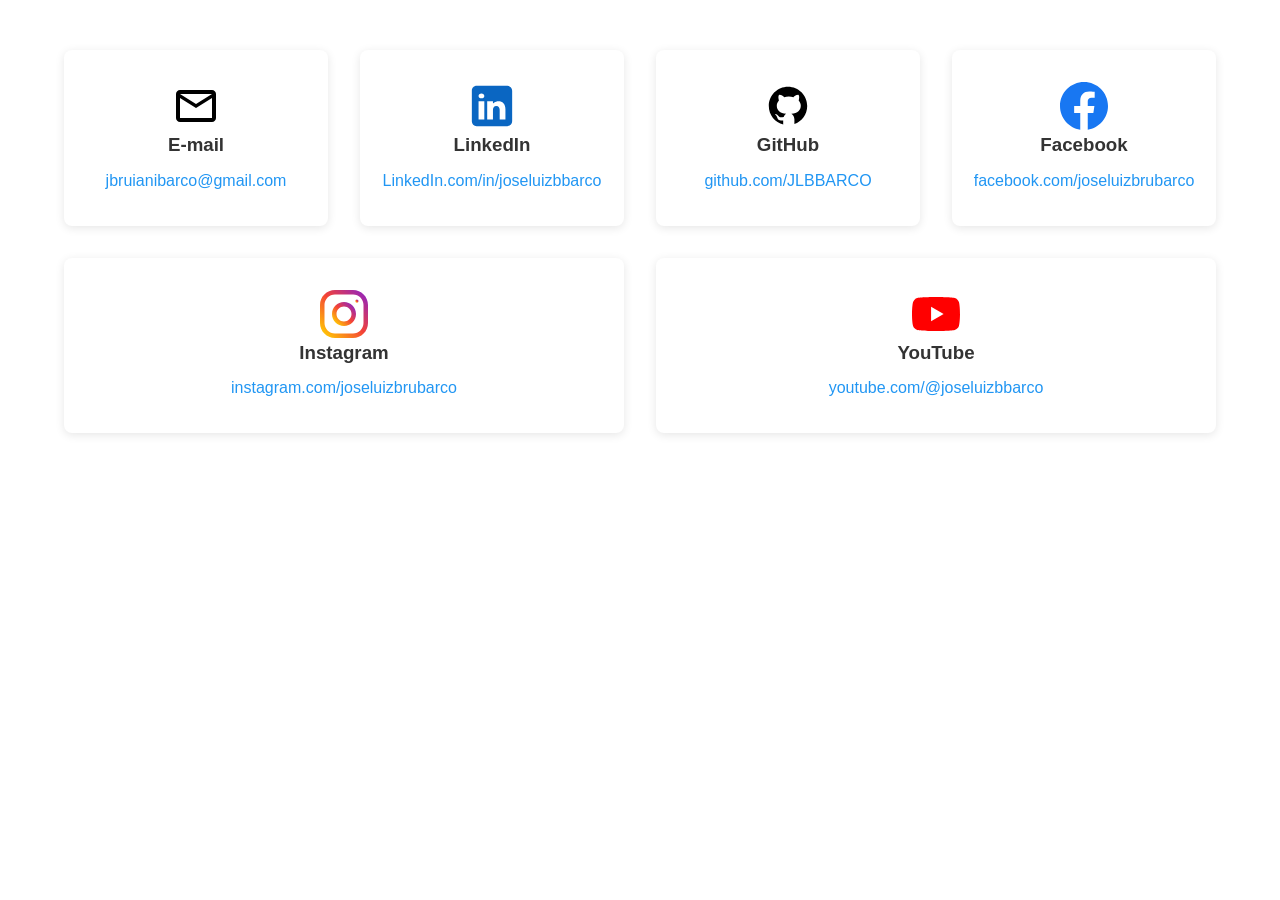
==== iframe.html @ f2df2df6 "Add iframe" ====
<!DOCTYPE html>
<html lang="pt-br">
  <head>
    <meta charset="UTF-8" />
    <meta name="viewport" content="width=device-width, initial-scale=1.0" />
    <title>ContactFrame</title>
    <link rel="stylesheet" href="assets/css/iframe.css" />
  </head>
  <body>
    <main class="contact-options">
      <div class="contact-card">
        <img src="assets/icons/mail.svg" alt="SVG Mail Icon" class="icon" />
        <h3>E-mail</h3>
        <p>
          <a href="mailto:jbruianibarco@gmail.com" target="_blank"
            >jbruianibarco@gmail.com</a
          >
        </p>
      </div>
      <div class="contact-card">
        <img
          src="assets/icons/linkedin.svg"
          alt="SVG LinkedIn Icon"
          class="icon"
        />
        <h3>LinkedIn</h3>
        <p>
          <a href="https://linkedin.com/in/joseluizbbarco" target="_blank"
            >LinkedIn.com/in/joseluizbbarco</a
          >
        </p>
      </div>
      <div class="contact-card">
        <img src="assets/icons/github.svg" alt="SVG GitHub Icon" class="icon" />
        <h3>GitHub</h3>
        <p>
          <a
            href="http://github.com/JLBBARCO"
            target="_blank"
            rel="noopener noreferrer"
            >github.com/JLBBARCO</a
          >
        </p>
      </div>
      <div class="contact-card">
        <img
          src="assets/icons/facebook.svg"
          alt="SVG Facebook Icon"
          class="icon"
        />
        <h3>Facebook</h3>
        <p>
          <a
            href="http://facebook.com/joseluizbrubarco"
            target="_blank"
            rel="noopener noreferrer"
          >
            facebook.com/joseluizbrubarco
          </a>
        </p>
      </div>
      <div class="contact-card">
        <img
          src="assets/icons/instagram.svg"
          alt="SVG Instagram Icon"
          class="icon"
        />
        <h3>Instagram</h3>
        <p>
          <a
            href="http://instagram.com/joseluizbrubarco"
            target="_blank"
            rel="noopener noreferrer"
          >
            instagram.com/joseluizbrubarco
          </a>
        </p>
      </div>
      <div class="contact-card">
        <img
          src="assets/icons/youtube.svg"
          alt="SVG Instagram Icon"
          class="icon"
        />
        <h3>YouTube</h3>
        <p>
          <a
            href="http://youtube.com/@joseluizbbarco"
            target="_blank"
            rel="noopener noreferrer"
          >
            youtube.com/@joseluizbbarco
          </a>
        </p>
      </div>
    </main>
  </body>
</html>
---- assets/css/iframe.css ----
@charset "UTF-8";

:root {
  --primary-color: #2196f3;
  --secondary-color: #1976d2;
  --text-color: #333;
  --background-color: #fff;
  --gray-light: #f5f5f5;
}

* {
  margin: 0;
  padding: 0;
  box-sizing: border-box;
}

body {
  font-family: "Segoe UI", Tahoma, Geneva, Verdana, sans-serif;
  line-height: 1.6;
  color: var(--text-color);
}

a {
  color: var(--text-color);
  text-decoration: none;
}

a:hover {
  text-decoration: underline;
}

.contact-options {
  display: flex;
  justify-content: center;
  align-items: center;
  gap: 2rem;
  flex-wrap: wrap;
  width: 90%;
  height: auto;
  margin: 50px auto;
}

.contact-card {
  display: flex;
  flex-direction: column;
  align-items: center;
  flex: 1;
  min-width: 250px;
  padding: 2rem;
  border-radius: 8px;
  text-align: center;
  background-color: var(--background-color);
  box-shadow: 0 2px 10px rgba(0, 0, 0, 0.1);
  transition: transform 0.3s ease;
}

.contact-card:hover {
  transform: translateY(-5px);
}

.contact-card i {
  margin-bottom: 1rem;
  font-size: 3rem;
}

.contact-card h3 {
  margin-bottom: 0.5rem;
  color: var(--text-color);
}

.contact-card a {
  color: var(--primary-color);
  text-decoration: none;
  transition: color 0.3s ease;
}

.contact-card a:hover {
  color: var(--secondary-color);
  text-decoration: underline;
}

.icon {
  width: 48px;
  height: auto;
}
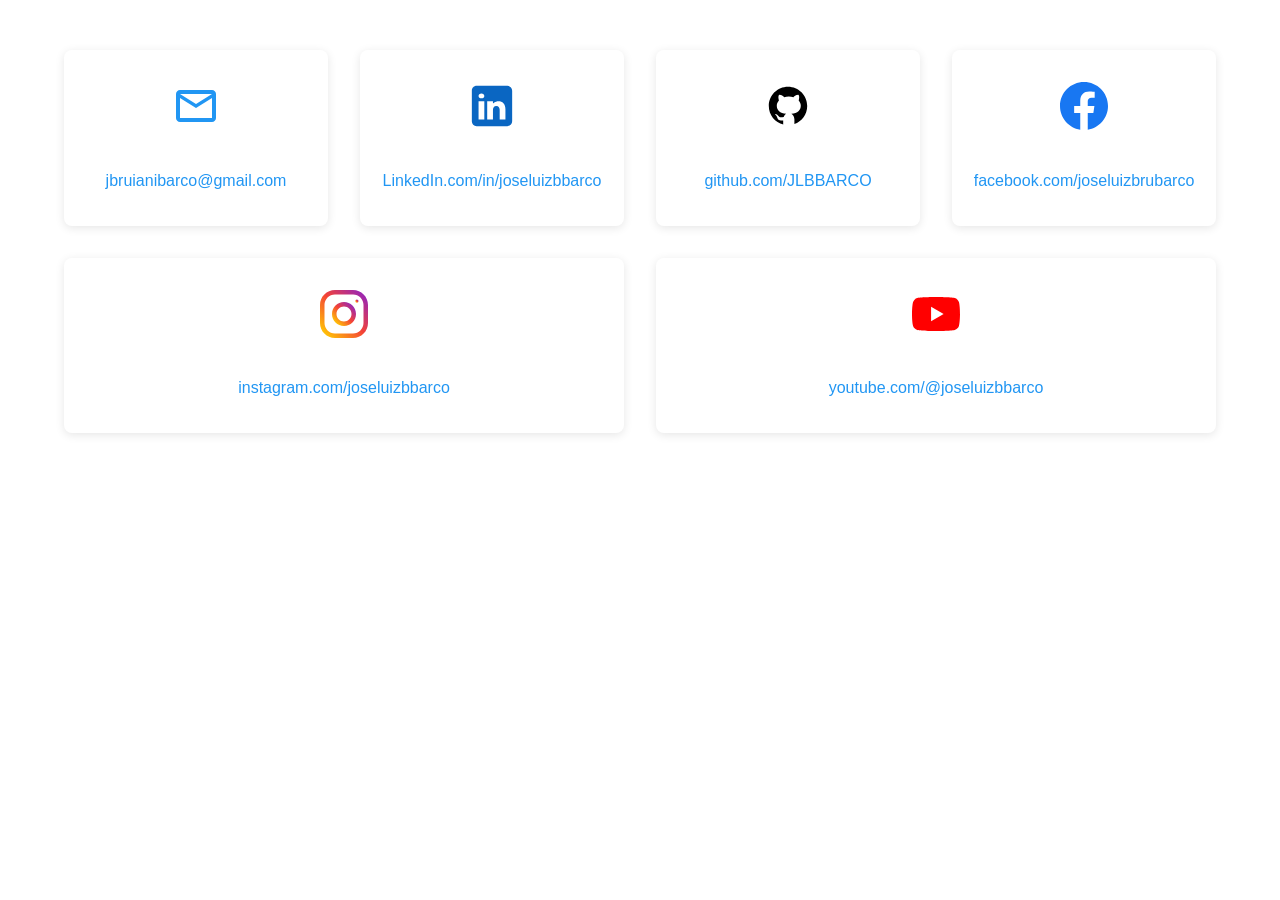
==== commit 7ee3b892: "Update card instagram" ====
--- a/iframe.html
+++ b/iframe.html
@@ -68,11 +68,11 @@
         <h3>Instagram</h3>
         <p>
           <a
-            href="http://instagram.com/joseluizbrubarco"
+            href="http://instagram.com/joseluizbbarco"
             target="_blank"
             rel="noopener noreferrer"
           >
-            instagram.com/joseluizbrubarco
+            instagram.com/joseluizbbarco
           </a>
         </p>
       </div>
--- a/assets/css/iframe.css
+++ b/assets/css/iframe.css
@@ -20,15 +20,6 @@
   color: var(--text-color);
 }
 
-a {
-  color: var(--text-color);
-  text-decoration: none;
-}
-
-a:hover {
-  text-decoration: underline;
-}
-
 .contact-options {
   display: flex;
   justify-content: center;
@@ -49,12 +40,14 @@
   padding: 2rem;
   border-radius: 8px;
   text-align: center;
-  background-color: var(--background-color);
+  color: transparent;
   box-shadow: 0 2px 10px rgba(0, 0, 0, 0.1);
   transition: transform 0.3s ease;
 }
 
 .contact-card:hover {
+  color: var(--text-color);
+  background-color: var(--background-color);
   transform: translateY(-5px);
 }
 
@@ -65,7 +58,6 @@
 
 .contact-card h3 {
   margin-bottom: 0.5rem;
-  color: var(--text-color);
 }
 
 .contact-card a {
